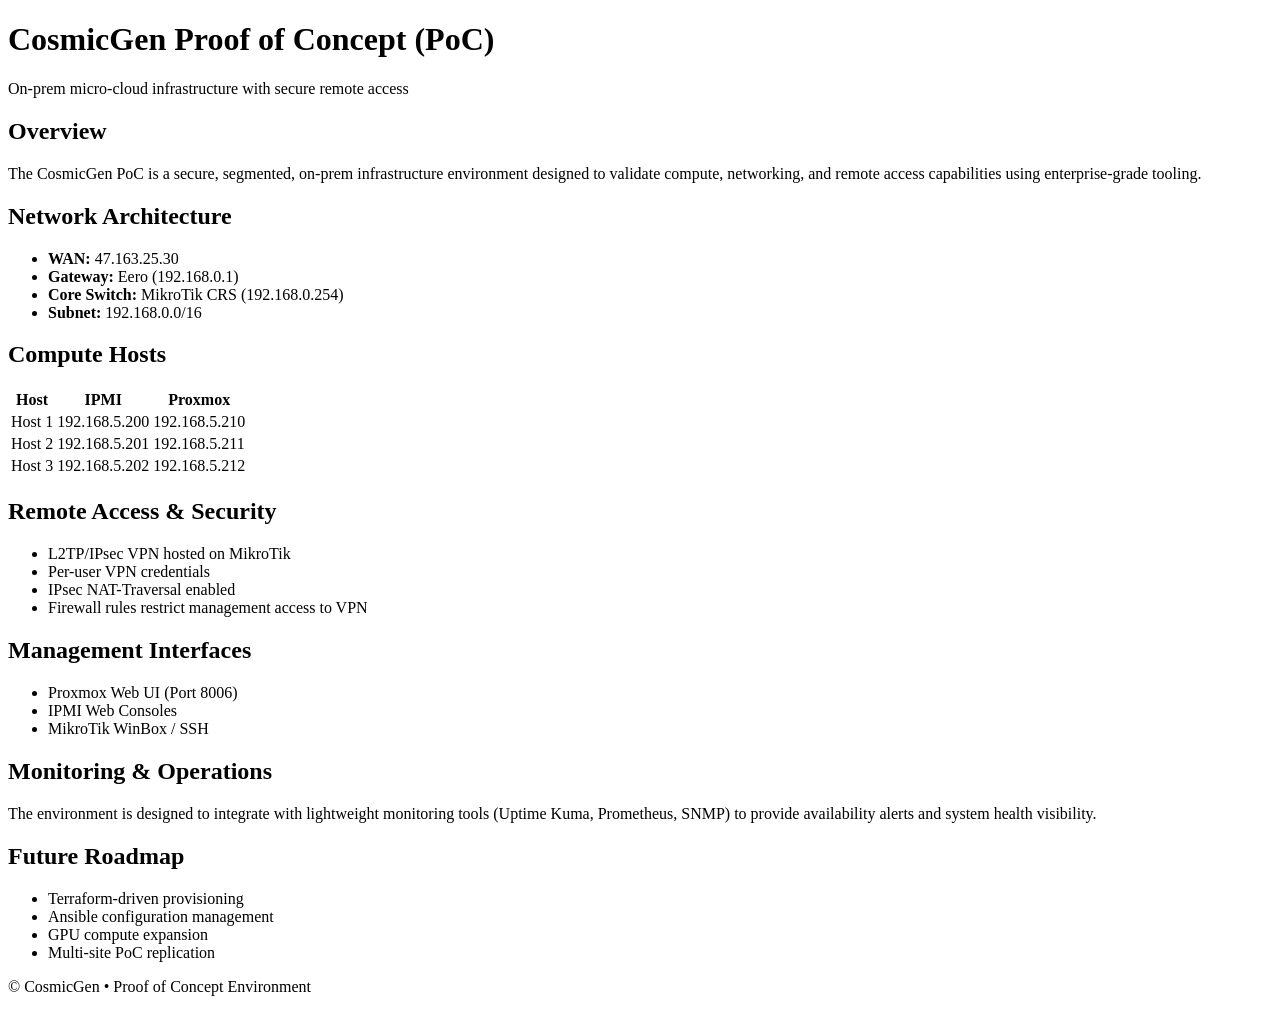
==== index.html @ 4ce97162 "Add index.html for CosmicGen PoC Environment" ====
<!DOCTYPE html>
<html lang="en">
<head>
  <meta charset="UTF-8" />
  <title>CosmicGen PoC Environment</title>
  <meta name="viewport" content="width=device-width, initial-scale=1.0">
  <link rel="stylesheet" href="style.css">
</head>
<body>

<header>
  <h1>CosmicGen Proof of Concept (PoC)</h1>
  <p>On-prem micro-cloud infrastructure with secure remote access</p>
</header>

<section>
  <h2>Overview</h2>
  <p>
    The CosmicGen PoC is a secure, segmented, on-prem infrastructure environment
    designed to validate compute, networking, and remote access capabilities
    using enterprise-grade tooling.
  </p>
</section>

<section>
  <h2>Network Architecture</h2>
  <ul>
    <li><strong>WAN:</strong> 47.163.25.30</li>
    <li><strong>Gateway:</strong> Eero (192.168.0.1)</li>
    <li><strong>Core Switch:</strong> MikroTik CRS (192.168.0.254)</li>
    <li><strong>Subnet:</strong> 192.168.0.0/16</li>
  </ul>
</section>

<section>
  <h2>Compute Hosts</h2>
  <table>
    <thead>
      <tr>
        <th>Host</th>
        <th>IPMI</th>
        <th>Proxmox</th>
      </tr>
    </thead>
    <tbody>
      <tr>
        <td>Host 1</td>
        <td>192.168.5.200</td>
        <td>192.168.5.210</td>
      </tr>
      <tr>
        <td>Host 2</td>
        <td>192.168.5.201</td>
        <td>192.168.5.211</td>
      </tr>
      <tr>
        <td>Host 3</td>
        <td>192.168.5.202</td>
        <td>192.168.5.212</td>
      </tr>
    </tbody>
  </table>
</section>

<section>
  <h2>Remote Access & Security</h2>
  <ul>
    <li>L2TP/IPsec VPN hosted on MikroTik</li>
    <li>Per-user VPN credentials</li>
    <li>IPsec NAT-Traversal enabled</li>
    <li>Firewall rules restrict management access to VPN</li>
  </ul>
</section>

<section>
  <h2>Management Interfaces</h2>
  <ul>
    <li>Proxmox Web UI (Port 8006)</li>
    <li>IPMI Web Consoles</li>
    <li>MikroTik WinBox / SSH</li>
  </ul>
</section>

<section>
  <h2>Monitoring & Operations</h2>
  <p>
    The environment is designed to integrate with lightweight monitoring tools
    (Uptime Kuma, Prometheus, SNMP) to provide availability alerts and system health visibility.
  </p>
</section>

<section>
  <h2>Future Roadmap</h2>
  <ul>
    <li>Terraform-driven provisioning</li>
    <li>Ansible configuration management</li>
    <li>GPU compute expansion</li>
    <li>Multi-site PoC replication</li>
  </ul>
</section>

<footer>
  <p>© CosmicGen • Proof of Concept Environment</p>
</footer>

</body>
</html>
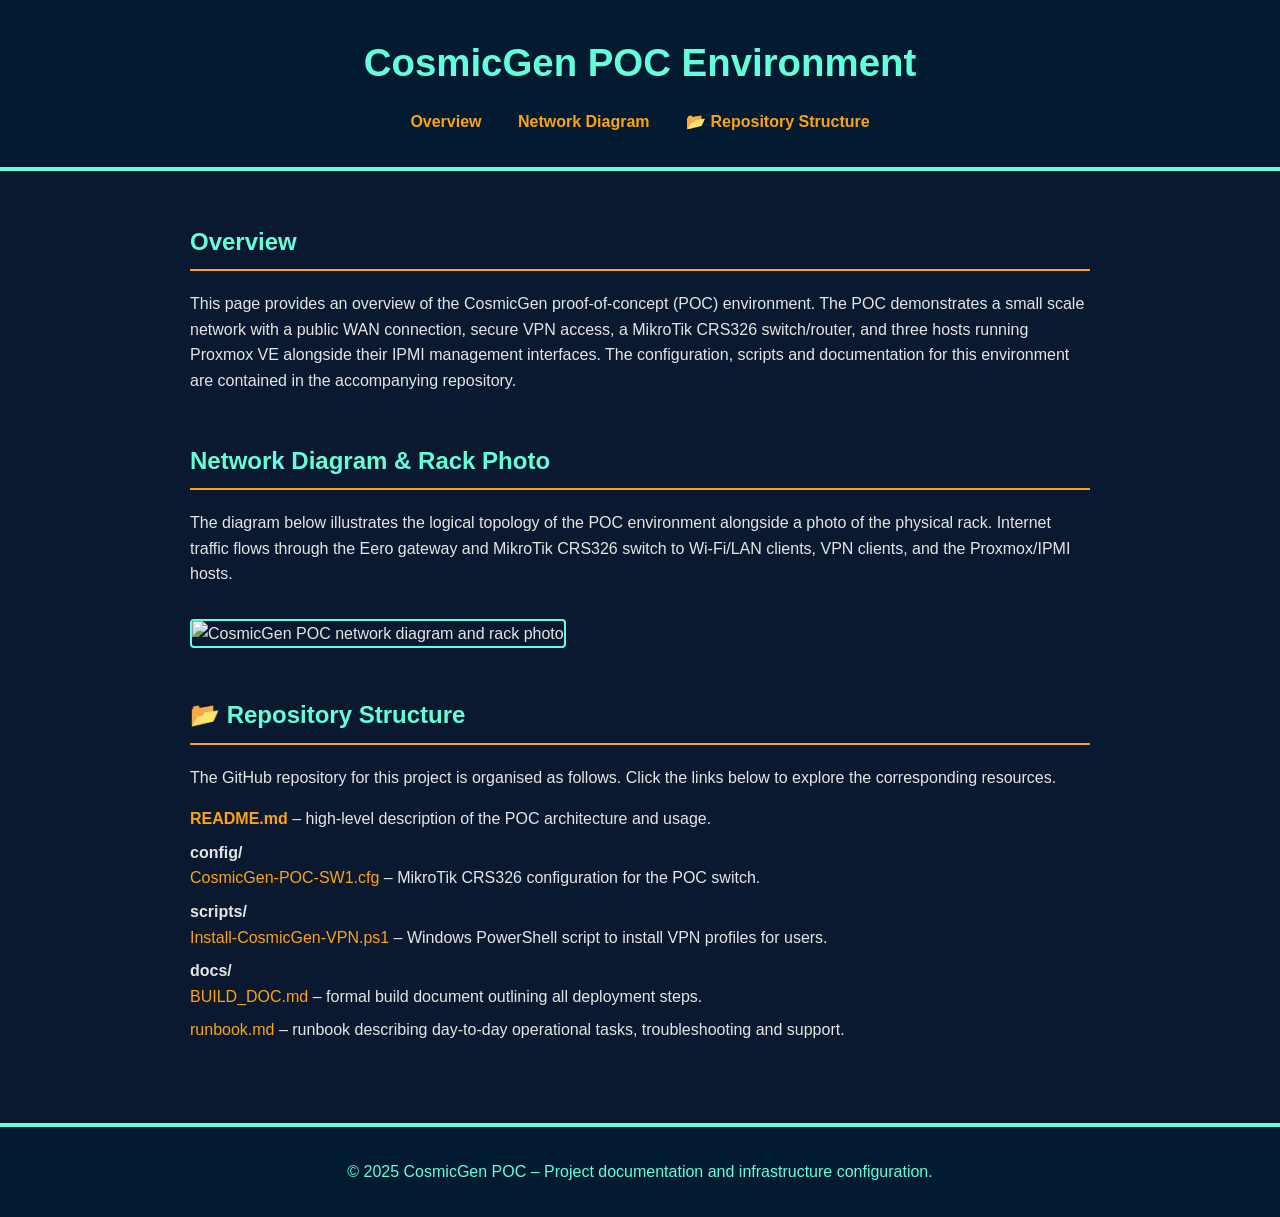
==== commit 4b21e546: "Add files via upload" ====
--- a/index.html
+++ b/index.html
@@ -1,107 +1,162 @@
 <!DOCTYPE html>
 <html lang="en">
 <head>
-  <meta charset="UTF-8" />
-  <title>CosmicGen PoC Environment</title>
+  <meta charset="UTF-8">
   <meta name="viewport" content="width=device-width, initial-scale=1.0">
-  <link rel="stylesheet" href="style.css">
+  <title>CosmicGen POC Overview</title>
+  <style>
+    /* CosmicGen‑inspired colour palette */
+    :root {
+      --bg-dark: #0a192f;         /* deep navy background */
+      --panel-dark: #021b30;      /* slightly lighter panel */
+      --accent: #64ffda;          /* bright turquoise accent */
+      --highlight: #fca311;       /* golden highlight */
+      --text-light: #e5e5e5;      /* off‑white text */
+    }
+
+    body {
+      margin: 0;
+      font-family: Arial, sans-serif;
+      background-color: var(--bg-dark);
+      color: var(--text-light);
+      line-height: 1.6;
+    }
+
+    header {
+      background-color: var(--panel-dark);
+      padding: 2rem 1rem;
+      text-align: center;
+      border-bottom: 4px solid var(--accent);
+    }
+
+    header h1 {
+      margin: 0;
+      font-size: 2.4rem;
+      color: var(--accent);
+    }
+
+    nav {
+      margin-top: 1rem;
+    }
+
+    nav a {
+      margin: 0 1rem;
+      color: var(--highlight);
+      text-decoration: none;
+      font-weight: bold;
+    }
+
+    nav a:hover {
+      text-decoration: underline;
+    }
+
+    main {
+      padding: 2rem 1rem;
+      max-width: 900px;
+      margin: 0 auto;
+    }
+
+    section {
+      margin-bottom: 3rem;
+    }
+
+    section h2 {
+      color: var(--accent);
+      border-bottom: 2px solid var(--highlight);
+      padding-bottom: 0.5rem;
+    }
+
+    .diagram img {
+      width: 100%;
+      height: auto;
+      border: 2px solid var(--accent);
+      border-radius: 4px;
+      margin-top: 1rem;
+    }
+
+    .repo-list ul {
+      list-style: none;
+      padding-left: 0;
+    }
+
+    .repo-list li {
+      margin-bottom: 0.5rem;
+    }
+
+    .repo-list a {
+      color: var(--highlight);
+      text-decoration: none;
+    }
+
+    .repo-list a:hover {
+      text-decoration: underline;
+    }
+
+    footer {
+      background-color: var(--panel-dark);
+      color: var(--accent);
+      text-align: center;
+      padding: 1rem;
+      border-top: 4px solid var(--accent);
+    }
+  </style>
 </head>
 <body>
+  <header>
+    <h1>CosmicGen POC Environment</h1>
+    <nav>
+      <a href="#overview">Overview</a>
+      <a href="#diagram">Network Diagram</a>
+      <a href="#repo">📂 Repository Structure</a>
+    </nav>
+  </header>
 
-<header>
-  <h1>CosmicGen Proof of Concept (PoC)</h1>
-  <p>On-prem micro-cloud infrastructure with secure remote access</p>
-</header>
+  <main>
+    <section id="overview">
+      <h2>Overview</h2>
+      <p>This page provides an overview of the CosmicGen proof‑of‑concept (POC) environment.  The POC
+      demonstrates a small scale network with a public WAN connection, secure VPN access, a MikroTik CRS326
+      switch/router, and three hosts running Proxmox VE alongside their IPMI management interfaces.  The
+      configuration, scripts and documentation for this environment are contained in the accompanying
+      repository.</p>
+    </section>
 
-<section>
-  <h2>Overview</h2>
-  <p>
-    The CosmicGen PoC is a secure, segmented, on-prem infrastructure environment
-    designed to validate compute, networking, and remote access capabilities
-    using enterprise-grade tooling.
-  </p>
-</section>
+    <section id="diagram" class="diagram">
+      <h2>Network Diagram &amp; Rack Photo</h2>
+      <p>The diagram below illustrates the logical topology of the POC environment alongside a photo of the
+      physical rack.  Internet traffic flows through the Eero gateway and MikroTik CRS326 switch to
+      Wi‑Fi/LAN clients, VPN clients, and the Proxmox/IPMI hosts.</p>
+      <img src="assets/poc_rack_diagram.jpg" alt="CosmicGen POC network diagram and rack photo">
+    </section>
 
-<section>
-  <h2>Network Architecture</h2>
-  <ul>
-    <li><strong>WAN:</strong> 47.163.25.30</li>
-    <li><strong>Gateway:</strong> Eero (192.168.0.1)</li>
-    <li><strong>Core Switch:</strong> MikroTik CRS (192.168.0.254)</li>
-    <li><strong>Subnet:</strong> 192.168.0.0/16</li>
-  </ul>
-</section>
+    <section id="repo" class="repo-list">
+      <h2>📂 Repository Structure</h2>
+      <p>The GitHub repository for this project is organised as follows.  Click the links below to explore the
+      corresponding resources.</p>
+      <ul>
+        <li><strong><a href="README.md">README.md</a></strong> – high‑level description of the POC architecture and usage.</li>
+        <li><strong>config/</strong>
+          <ul>
+            <li><a href="config/CosmicGen-POC-SW1.cfg">CosmicGen-POC-SW1.cfg</a> – MikroTik CRS326 configuration for the POC switch.</li>
+          </ul>
+        </li>
+        <li><strong>scripts/</strong>
+          <ul>
+            <li><a href="scripts/Install-CosmicGen-VPN.ps1">Install-CosmicGen-VPN.ps1</a> – Windows PowerShell script to install VPN profiles for users.</li>
+          </ul>
+        </li>
+        <li><strong>docs/</strong>
+          <ul>
+            <li><a href="docs/BUILD_DOC.md">BUILD_DOC.md</a> – formal build document outlining all deployment steps.</li>
+            <li><a href="docs/runbook.md">runbook.md</a> – runbook describing day‑to‑day operational tasks, troubleshooting and support.</li>
+          </ul>
+        </li>
+      </ul>
+    </section>
+  </main>
 
-<section>
-  <h2>Compute Hosts</h2>
-  <table>
-    <thead>
-      <tr>
-        <th>Host</th>
-        <th>IPMI</th>
-        <th>Proxmox</th>
-      </tr>
-    </thead>
-    <tbody>
-      <tr>
-        <td>Host 1</td>
-        <td>192.168.5.200</td>
-        <td>192.168.5.210</td>
-      </tr>
-      <tr>
-        <td>Host 2</td>
-        <td>192.168.5.201</td>
-        <td>192.168.5.211</td>
-      </tr>
-      <tr>
-        <td>Host 3</td>
-        <td>192.168.5.202</td>
-        <td>192.168.5.212</td>
-      </tr>
-    </tbody>
-  </table>
-</section>
-
-<section>
-  <h2>Remote Access & Security</h2>
-  <ul>
-    <li>L2TP/IPsec VPN hosted on MikroTik</li>
-    <li>Per-user VPN credentials</li>
-    <li>IPsec NAT-Traversal enabled</li>
-    <li>Firewall rules restrict management access to VPN</li>
-  </ul>
-</section>
-
-<section>
-  <h2>Management Interfaces</h2>
-  <ul>
-    <li>Proxmox Web UI (Port 8006)</li>
-    <li>IPMI Web Consoles</li>
-    <li>MikroTik WinBox / SSH</li>
-  </ul>
-</section>
-
-<section>
-  <h2>Monitoring & Operations</h2>
-  <p>
-    The environment is designed to integrate with lightweight monitoring tools
-    (Uptime Kuma, Prometheus, SNMP) to provide availability alerts and system health visibility.
-  </p>
-</section>
-
-<section>
-  <h2>Future Roadmap</h2>
-  <ul>
-    <li>Terraform-driven provisioning</li>
-    <li>Ansible configuration management</li>
-    <li>GPU compute expansion</li>
-    <li>Multi-site PoC replication</li>
-  </ul>
-</section>
-
-<footer>
-  <p>© CosmicGen • Proof of Concept Environment</p>
-</footer>
-
+  <footer>
+    <p>&copy; 2025 CosmicGen POC – Project documentation and infrastructure configuration.</p>
+  </footer>
 </body>
 </html>
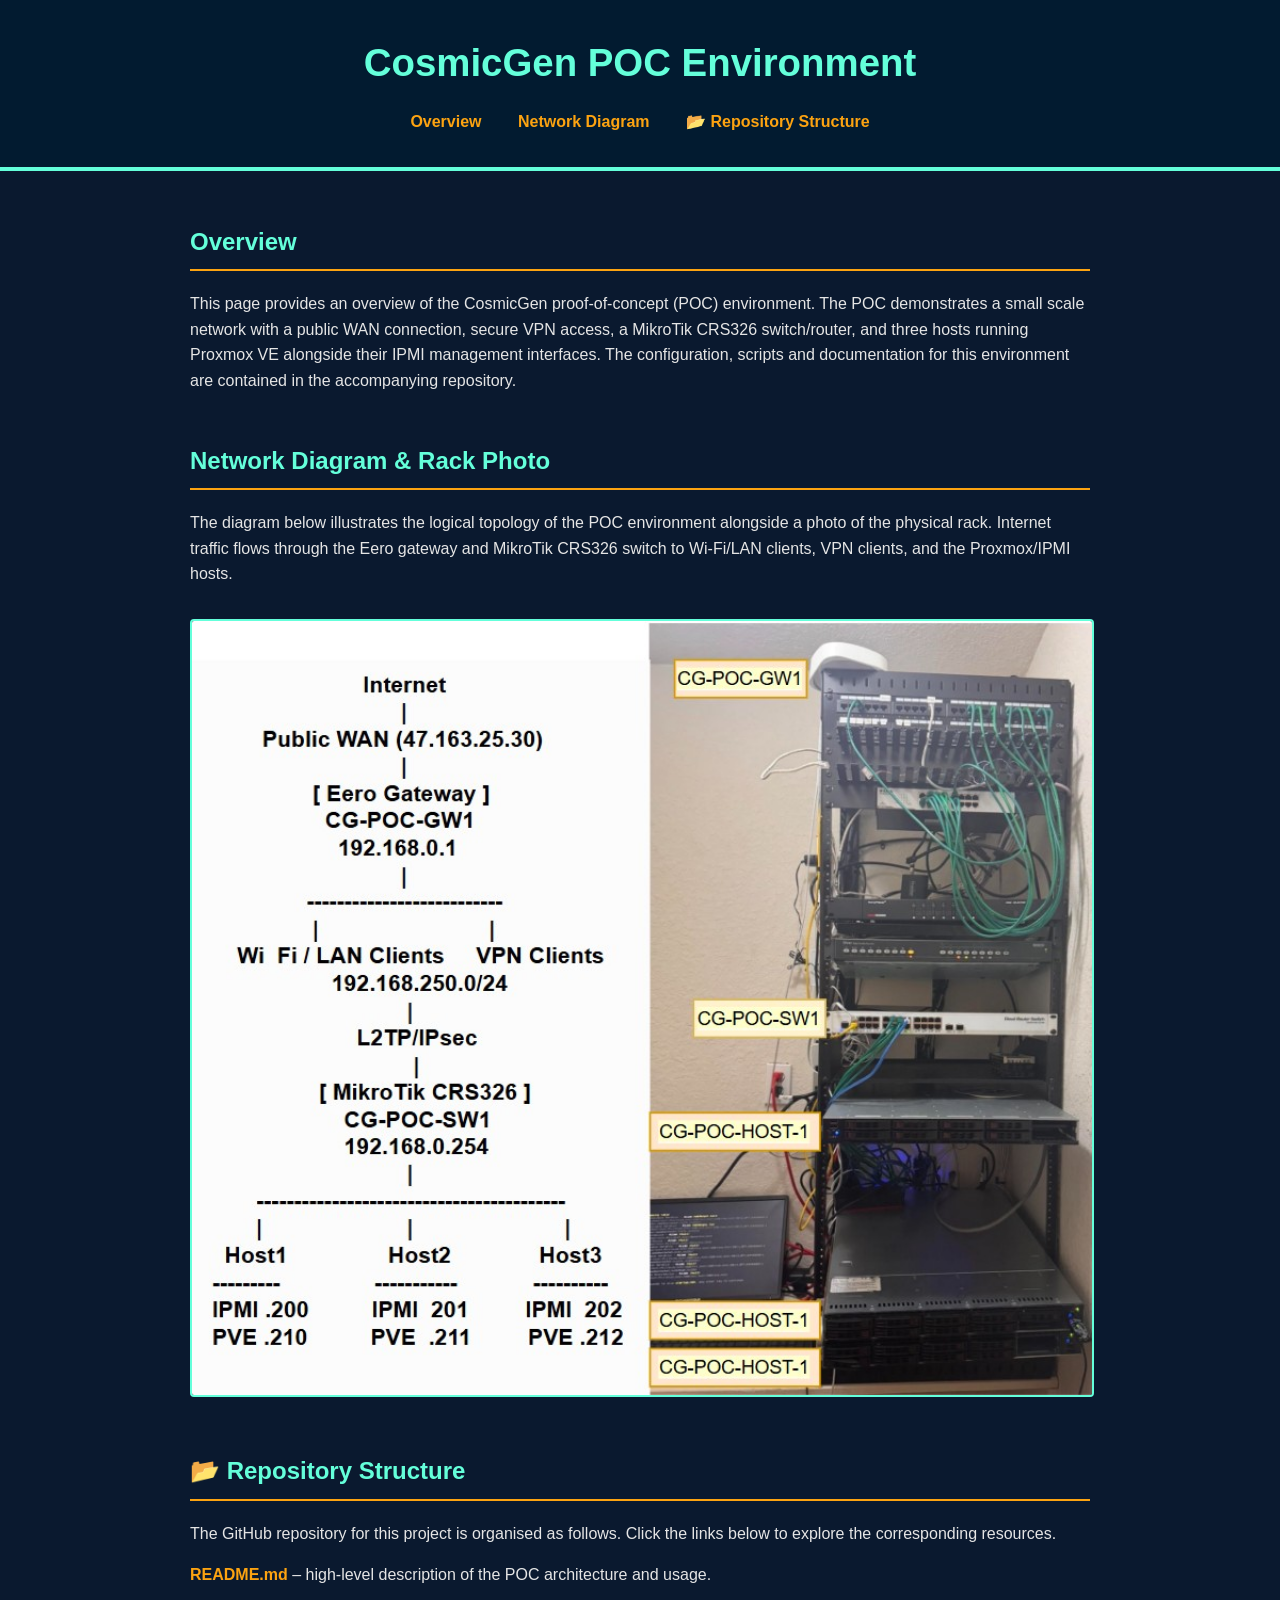
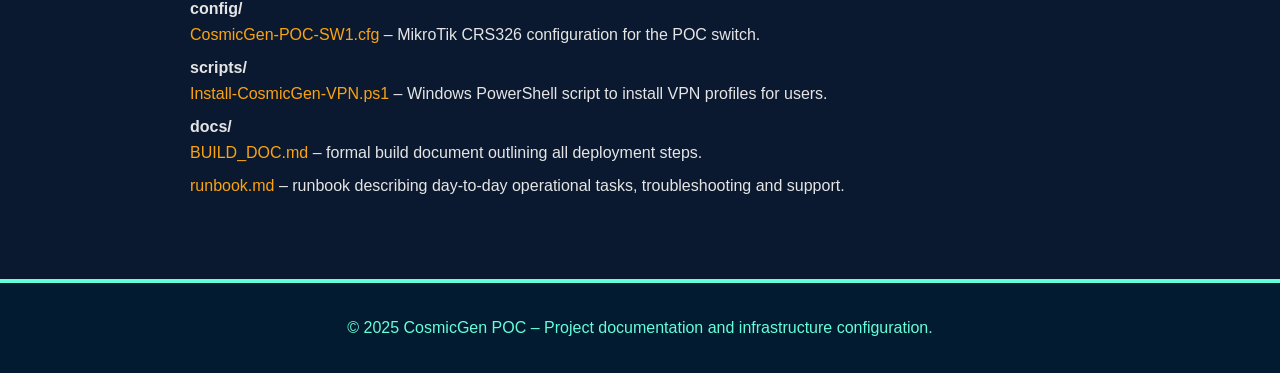
==== commit 54eac4fa: "Update image source for network diagram" ====
(no text change in the page or its own stylesheets)
